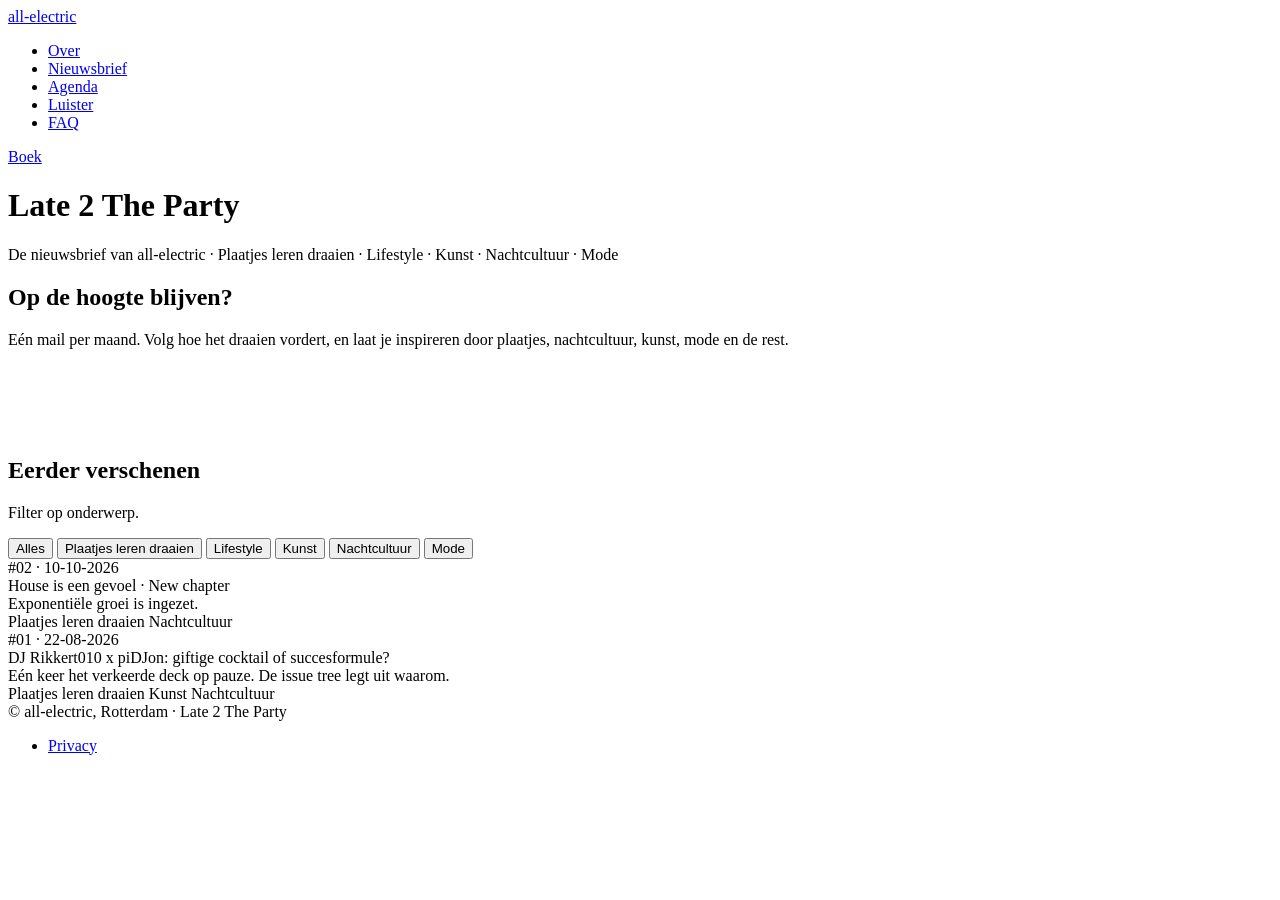
==== docs/nieuwsbrief/index.html @ 2ace28dc "Nieuwsbrief: editie #02 House is een gevoel · New chapter - docs/nieuwsbrief/02 met webversie en afb" ====
<!DOCTYPE html>
<html lang="nl">
<head>
  <meta charset="UTF-8">
  <meta name="viewport" content="width=device-width, initial-scale=1.0">

  <link rel="icon" href="data:image/svg+xml,<svg xmlns=%22http://www.w3.org/2000/svg%22 viewBox=%220 0 100 100%22><text y=%22.9em%22 font-size=%2290%22>🎧</text></svg>">

  <title>Late 2 The Party, de nieuwsbrief · all-electric</title>
  <meta name="description" content="Archief van Late 2 The Party, de maandelijkse nieuwsbrief van all-electric over leren draaien, lifestyle, kunst, nachtcultuur en mode.">
  <link rel="canonical" href="https://www.late2theparty.nl/nieuwsbrief/">
  <meta property="og:title" content="Late 2 The Party, de nieuwsbrief">
  <meta property="og:description" content="Plaatjes leren draaien, lifestyle, kunst, nachtcultuur en mode.">
  <meta property="og:type" content="website">
  <meta property="og:url" content="https://www.late2theparty.nl/nieuwsbrief/">
  <meta property="og:image" content="https://www.late2theparty.nl/collage.jpg">

  <meta name="twitter:card" content="summary_large_image">
  <meta name="twitter:title" content="Late 2 The Party, de nieuwsbrief">
  <meta name="twitter:description" content="Plaatjes leren draaien, lifestyle, kunst, nachtcultuur en mode.">
  <meta name="twitter:image" content="https://www.late2theparty.nl/collage.jpg">
  <meta name="theme-color" content="#08080a">

  <link rel="stylesheet" href="../all-electric.css">
  <link rel="stylesheet" href="../style.css">
</head>
<body>
  <a class="skip-link ae-btn ae-btn--outline ae-btn--sm" href="#hoofdinhoud">Naar inhoud</a>

  <nav class="ae-nav ae-nav--sticky" aria-label="Hoofdmenu">
    <a class="ae-nav__mark" href="../">all-electric</a>
    <ul class="ae-nav__links">
      <li><a class="ae-nav__link" href="../#over">Over</a></li>
      <li><a class="ae-nav__link" href="./" aria-current="page">Nieuwsbrief</a></li>
      <li><a class="ae-nav__link" href="../#agenda">Agenda</a></li>
      <li><a class="ae-nav__link" href="../#luister">Luister</a></li>
      <li><a class="ae-nav__link" href="../#faq">FAQ</a></li>
    </ul>
    <a class="ae-btn ae-btn--primary ae-btn--sm ae-nav__cta" href="../#contact">Boek</a>
  </nav>

  <main id="hoofdinhoud" tabindex="-1">

  <header class="ae-masthead">
    <div class="ae-masthead__inner">
      <h1 class="ae-masthead__title">Late 2 The Party</h1>
      <span class="ae-masthead__rule" aria-hidden="true"></span>
      <p class="ae-masthead__line">De nieuwsbrief van all-electric &middot; Plaatjes leren draaien &middot; Lifestyle &middot; Kunst &middot; Nachtcultuur &middot; Mode</p>
    </div>
  </header>

  <section class="page-section">
    <div class="ae-formpanel" id="aanmelden">
      <h2 class="ae-formpanel__title">Op de hoogte blijven?</h2>
      <p class="ae-formpanel__intro">Eén mail per maand. Volg hoe het draaien vordert, en laat je inspireren door plaatjes, nachtcultuur, kunst, mode en de rest.</p>
      <div class="ml-embedded" data-form="aK1pC9"></div>
    </div>
  </section>

  <!-- ARCHIEF met tagfilter -->
  <section class="page-section" id="eerder">
    <div class="ae-heading">
      <h2 class="ae-heading__title">Eerder verschenen</h2>
      <span class="ae-heading__rule" aria-hidden="true"></span>
    </div>
    <p class="muted">Filter op onderwerp.</p>

    <div class="ae-pills nb-filters" role="group" aria-label="Filter edities op onderwerp">
      <button type="button" class="ae-pill" data-tag="alles" aria-pressed="true">Alles</button>
      <button type="button" class="ae-pill" data-tag="draaien" aria-pressed="false">Plaatjes leren draaien</button>
      <button type="button" class="ae-pill" data-tag="lifestyle" aria-pressed="false">Lifestyle</button>
      <button type="button" class="ae-pill" data-tag="kunst" aria-pressed="false">Kunst</button>
      <button type="button" class="ae-pill" data-tag="nachtcultuur" aria-pressed="false">Nachtcultuur</button>
      <button type="button" class="ae-pill" data-tag="mode" aria-pressed="false">Mode</button>
    </div>

    <ul class="nb-list" id="nbList">

      <!--
        NIEUWE EDITIE TOEVOEGEN: kopieer dit hele <li> blok.
        data-tags bepaalt op welke filters hij verschijnt.
        Datum als DD-MM-JJJJ.
      -->
      <li class="nb-item" data-tags="draaien nachtcultuur">
        <a class="nb-item__link" href="02/">
          <span class="nb-item__meta">#02 &middot; 10-10-2026</span>
          <h3 class="nb-item__title">House is een gevoel &middot; New chapter</h3>
          <p class="nb-item__teaser">Exponentiële groei is ingezet.</p>
          <span class="ae-tags">
            <span class="ae-tag">Plaatjes leren draaien</span>
            <span class="ae-tag">Nachtcultuur</span>
          </span>
        </a>
      </li>

      <li class="nb-item" data-tags="draaien kunst nachtcultuur">
        <a class="nb-item__link" href="01/">
          <span class="nb-item__meta">#01 &middot; 22-08-2026</span>
          <h3 class="nb-item__title">DJ Rikkert010 x piDJon: giftige cocktail of succesformule?</h3>
          <p class="nb-item__teaser">Eén keer het verkeerde deck op pauze. De issue tree legt uit waarom.</p>
          <span class="ae-tags">
            <span class="ae-tag">Plaatjes leren draaien</span>
            <span class="ae-tag">Kunst</span>
            <span class="ae-tag">Nachtcultuur</span>
          </span>
        </a>
      </li>

    </ul>
    <p class="muted nb-empty" id="nbEmpty" hidden>Nog geen editie met dit onderwerp.</p>
  </section>

  </main>

  <footer class="ae-footer">
    <div class="ae-footer__inner">
      <span>&copy; all-electric, Rotterdam &middot; Late 2 The Party</span>
      <ul class="ae-footer__links">
        <li><a href="../privacy/">Privacy</a></li>
      </ul>
    </div>
  </footer>

  <script src="../main.js"></script>
  <script src="nieuwsbrief.js"></script>
</body>
</html>
---- docs/style.css ----
/* ============================================
   all-electric · site-laag
   Bouwt op all-electric.css (design system, niet met de hand aanpassen).
   Hier alleen paginaopbouw en wat het systeem niet als component heeft.
   Alleen tokens uit het systeem, geen eigen kleuren of fonts.
   ============================================ */

/* ---------- Basis ---------- */
html {
  scroll-padding-top: 88px;
  scroll-behavior: smooth;
}

@media (prefers-reduced-motion: reduce) {
  html { scroll-behavior: auto; }
}

body { background: var(--surface-page); }

img {
  max-width: 100%;
  display: block;
}

.skip-link {
  position: absolute;
  left: var(--gutter);
  top: -100px;
  z-index: 30;
  background: var(--bg-dark);
}

.skip-link:focus { top: var(--space-3); }

#hoofdinhoud:focus { outline: none; }

/* ---------- Secties ---------- */
.page-section {
  max-width: var(--content-width);
  margin: 0 auto;
  padding: var(--section-gap) var(--gutter) 0;
}

main > .page-section:last-child { padding-bottom: var(--section-gap); }

/* Beeld onderaan een sectie: 96px tot de volgende kop */
.page-section--media-end + .page-section { padding-top: var(--media-to-heading); }

/* Direct onder een masthead hoeft de volle sectie-afstand niet */
.ae-masthead + .page-section { padding-top: var(--space-7); }

/* Nul specificiteit: marges van DS-componenten winnen altijd */
:where(.page-section) :where(p) { margin: 0 0 1em; }

.muted { color: var(--text-muted); }
.small { font-size: var(--fs-small); }

.lead {
  font-family: var(--font-body);
  font-weight: var(--fw-bold);
  font-size: var(--fs-quote);
  line-height: var(--lh-tight);
  color: var(--text-main);
}

.actions {
  display: flex;
  flex-wrap: wrap;
  gap: var(--space-3);
  margin: var(--space-5) 0;
}

.actions:last-child { margin-bottom: 0; }


/* ---------- Hero ---------- */
a.ae-pill { text-decoration: none; }
a.ae-pill:hover { background: var(--neon-yellow-a10); color: var(--neon-yellow); }

.ae-hero__next[hidden] { display: none; }

.ae-hero__next-l {
  display: inline-flex;
  align-items: center;
  gap: var(--space-2);
}

/* ---------- Over mij ---------- */
.split {
  display: grid;
  grid-template-columns: 280px minmax(0, 1fr);
  gap: var(--space-7);
  align-items: center;
}

.split__photo { aspect-ratio: 4 / 5; }

@media (max-width: 680px) {
  .split {
    grid-template-columns: minmax(0, 1fr);
    gap: var(--space-6);
  }
  .split__photo { max-width: 320px; }
}

/* Stoplichtschema */
.page-section .ae-skill { margin-top: var(--space-8); }
.ae-skill__row { list-style: none; margin: 0; padding: 0; }
.ae-skill__stem--short { height: var(--space-5); }

@media (max-width: 560px) {
  .ae-skill__stem--short { height: var(--space-3); }
  .ae-skill__row { row-gap: var(--space-3); }
}

/* Lampjes gaan aan bij scrollen; zonder JS staan ze gewoon aan.
   Alleen kleur en gloed bewegen, Techniek als laatste. */
.ae-skill--animate .ae-skill__box,
.ae-skill--animate .ae-skill__status {
  transition:
    border-color var(--dur-base) var(--ease-out),
    box-shadow var(--dur-base) var(--ease-out),
    color var(--dur-base) var(--ease-out);
}

.js .ae-skill--animate:not(.is-on) .ae-skill__box {
  border-color: var(--line-strong);
  box-shadow: none;
}

.js .ae-skill--animate:not(.is-on) .ae-skill__status { color: var(--text-dim); }

.ae-skill--animate .ae-skill__col:nth-child(1) .ae-skill__box,
.ae-skill--animate .ae-skill__col:nth-child(1) .ae-skill__status { transition-delay: 200ms; }
.ae-skill--animate .ae-skill__col:nth-child(2) .ae-skill__box,
.ae-skill--animate .ae-skill__col:nth-child(2) .ae-skill__status { transition-delay: 450ms; }
.ae-skill--animate .ae-skill__col:nth-child(3) .ae-skill__box,
.ae-skill--animate .ae-skill__col:nth-child(3) .ae-skill__status { transition-delay: 700ms; }
.ae-skill--animate .ae-skill__col:nth-child(4) .ae-skill__box,
.ae-skill--animate .ae-skill__col:nth-child(4) .ae-skill__status { transition-delay: 1300ms; }

@media (prefers-reduced-motion: reduce) {
  .ae-skill--animate .ae-skill__col .ae-skill__box,
  .ae-skill--animate .ae-skill__col .ae-skill__status { transition-delay: 0ms; }
}

/* ---------- Nieuwsbrief op de homepage ---------- */
.nb-promo {
  display: grid;
  grid-template-columns: minmax(0, 1.15fr) minmax(0, .85fr);
  gap: var(--space-7);
  align-items: start;
  margin-top: var(--space-6);
}

.nb-promo__beeld {
  display: block;
  aspect-ratio: 4 / 3;
}

.ml-embedded { min-height: 72px; }
.ae-formpanel iframe { display: block; width: 100%; border: 0; }
.nb-promo .ae-formpanel { margin: var(--space-5) 0 0; }

@media (max-width: 700px) {
  .nb-promo {
    grid-template-columns: minmax(0, 1fr);
    gap: var(--space-6);
  }
}

/* ---------- Agenda ---------- */
.agenda-paneel[hidden] { display: none; }

/* ---------- Luister ---------- */
.listen-grid {
  display: grid;
  grid-template-columns: repeat(2, minmax(0, 1fr));
  gap: var(--space-5);
  margin-top: var(--space-6);
}

@media (max-width: 640px) {
  .listen-grid { grid-template-columns: minmax(0, 1fr); }
}

.listen-card {
  display: flex;
  flex-direction: column;
  align-items: flex-start;
  gap: var(--space-4);
  padding: var(--space-5);
  background: var(--bg-alt);
  border: 1px solid var(--line);
  border-radius: var(--radius-lg);
}

.listen-card__label {
  margin: 0;
  font-family: var(--font-mono);
  font-weight: var(--fw-bold);
  font-size: var(--fs-label);
  letter-spacing: var(--ls-mono);
  text-transform: uppercase;
  color: var(--neon-cyan);
}

.listen-card iframe {
  display: block;
  width: 100%;
  border: 0;
  border-radius: var(--radius-md);
}

@media (min-width: 641px) {
  .listen-card__play { display: none; }
}

.listen-card.is-loaded .listen-card__play { display: none; }

/* ---------- FAQ met <details> ---------- */
summary.ae-faq__q { list-style: none; }
summary.ae-faq__q::-webkit-details-marker { display: none; }
.ae-faq__item[open] .ae-faq__plus { transform: rotate(45deg); }
.ae-faq__a p + p { margin-top: 1em; }

/* ---------- Nieuwsbriefarchief ---------- */
.nb-filters { margin: var(--space-5) 0 var(--space-6); }

.nb-list {
  margin: 0;
  padding: 0;
  list-style: none;
  border-top: 1px solid var(--line);
}

.nb-item { border-bottom: 1px solid var(--line); }
.nb-item[hidden] { display: none; }

.nb-item__link {
  display: flex;
  flex-direction: column;
  align-items: flex-start;
  gap: var(--space-3);
  padding: var(--space-6) var(--space-2);
  color: var(--text-main);
  text-decoration: none;
  border-radius: var(--radius-sm);
}

.nb-item__link:hover { color: var(--text-main); }

.nb-item__meta {
  font-family: var(--font-mono);
  font-weight: var(--fw-bold);
  font-size: var(--fs-micro);
  letter-spacing: var(--ls-mono);
  text-transform: uppercase;
  color: var(--neon-yellow);
}

.nb-item__title {
  margin: 0;
  font-family: var(--font-body);
  font-weight: var(--fw-bold);
  font-size: var(--fs-quote);
  line-height: var(--lh-tight);
  color: var(--text-main);
  text-wrap: pretty;
  transition: color var(--dur-base) var(--ease-out);
}

.nb-item__link:hover .nb-item__title { color: var(--neon-cyan); }

.nb-item__teaser {
  margin: 0;
  color: var(--text-muted);
}

.nb-empty { margin-top: var(--space-5); }

/* ---------- Editie ---------- */
.edition__back {
  margin-bottom: var(--space-6);
  font-size: var(--fs-small);
}

.edition .ae-tags { margin: 0 0 var(--space-6); }

.edition__intro { margin-bottom: var(--space-5); }

.edition__kicker {
  margin: var(--space-6) 0 var(--space-2);
  font-family: var(--font-mono);
  font-weight: var(--fw-bold);
  font-size: var(--fs-label);
  letter-spacing: var(--ls-mono);
  text-transform: uppercase;
  color: var(--text-dim);
}

.edition__stars { letter-spacing: .1em; }

.ae-rubric__body h3 {
  margin: var(--space-6) 0 var(--space-3);
  font-family: var(--font-body);
  font-weight: var(--fw-bold);
  font-size: var(--fs-quote);
  line-height: var(--lh-tight);
  color: var(--text-main);
}

.ae-rubric__body h3 a { color: var(--text-main); }
.ae-rubric__body h3 a:hover { color: var(--neon-cyan); }

.ae-rubric__body .ae-skill { margin: var(--space-6) auto; }

/* Kaart voor een plaat of podcast: hoes, titel, ondertitel */
.media-card {
  display: grid;
  grid-template-columns: 96px minmax(0, 1fr);
  gap: var(--space-4);
  align-items: center;
  margin: 0 0 var(--space-5);
  padding: var(--space-4);
  background: var(--bg-alt);
  border: 1px solid var(--line);
  border-radius: var(--radius-lg);
}

.media-card img {
  width: 96px;
  height: 96px;
  object-fit: cover;
  border-radius: var(--radius-md);
}

.media-card__title {
  margin: 0 0 var(--space-1);
  font-family: var(--font-body);
  font-weight: var(--fw-bold);
  font-size: var(--fs-quote);
  line-height: var(--lh-tight);
  color: var(--text-main);
}

.media-card__sub {
  margin: 0;
  color: var(--text-muted);
}

.figure { margin: var(--space-6) 0; }
.figure .ae-photo img { width: 100%; height: auto; }

/* ---------- Privacy ---------- */
.prose h2 {
  margin: var(--space-7) 0 var(--space-3);
  font-family: var(--font-body);
  font-weight: var(--fw-bold);
  font-size: var(--fs-quote);
  line-height: var(--lh-tight);
  color: var(--text-main);
}

.prose .lead { margin-bottom: var(--space-6); }
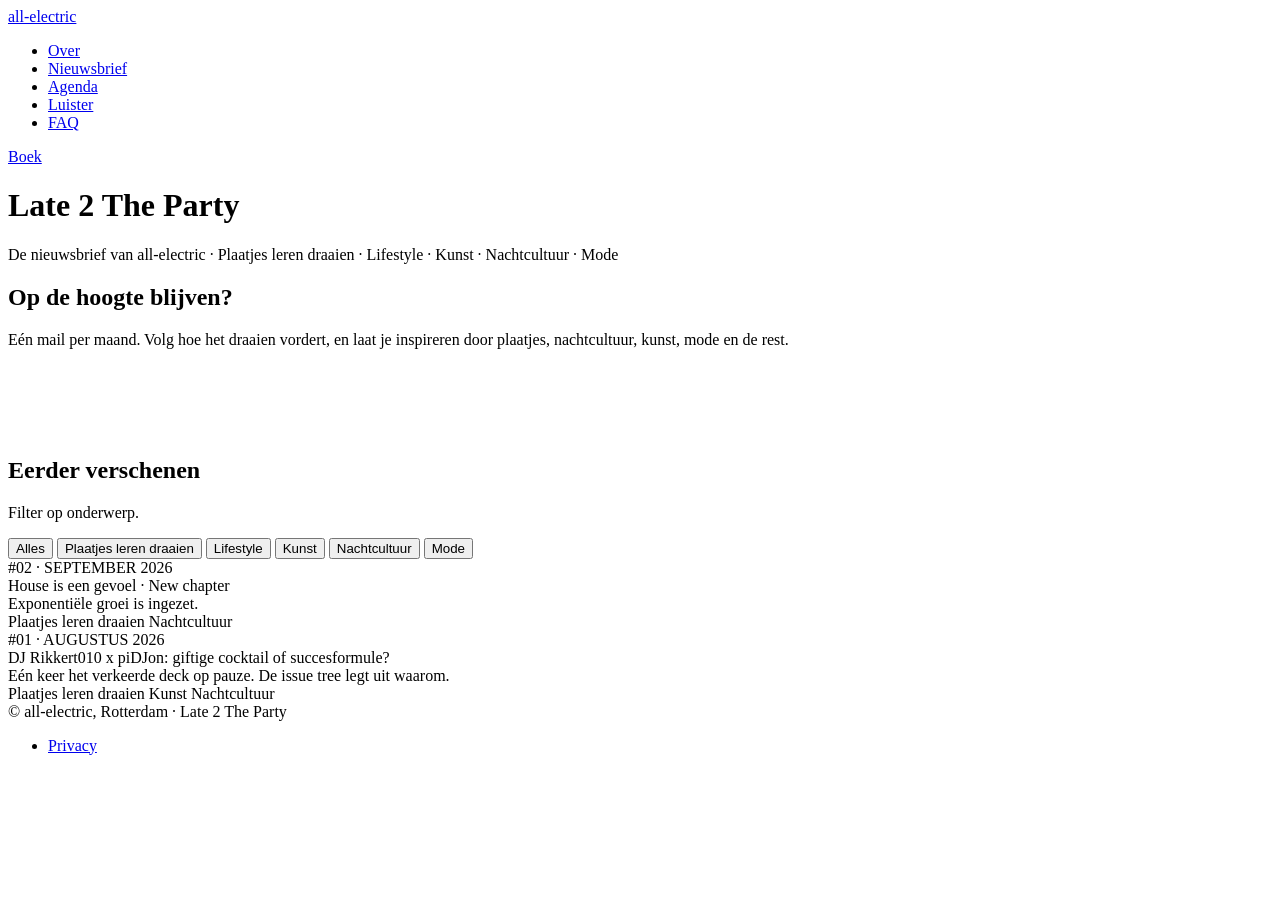
==== commit 4d675cb5: "Editie #02: tien tekstverbeteringen, editiedatum als maand - Tijdstempel Moody Mehran op 28m30, link" ====
--- a/docs/nieuwsbrief/index.html
+++ b/docs/nieuwsbrief/index.html
@@ -79,11 +79,11 @@
       <!--
         NIEUWE EDITIE TOEVOEGEN: kopieer dit hele <li> blok.
         data-tags bepaalt op welke filters hij verschijnt.
-        Datum als DD-MM-JJJJ.
+        Maand en jaar van de editie, bijvoorbeeld: september 2026.
       -->
       <li class="nb-item" data-tags="draaien nachtcultuur">
         <a class="nb-item__link" href="02/">
-          <span class="nb-item__meta">#02 &middot; 10-10-2026</span>
+          <span class="nb-item__meta">#02 &middot; september 2026</span>
           <h3 class="nb-item__title">House is een gevoel &middot; New chapter</h3>
           <p class="nb-item__teaser">Exponentiële groei is ingezet.</p>
           <span class="ae-tags">
@@ -95,7 +95,7 @@
 
       <li class="nb-item" data-tags="draaien kunst nachtcultuur">
         <a class="nb-item__link" href="01/">
-          <span class="nb-item__meta">#01 &middot; 22-08-2026</span>
+          <span class="nb-item__meta">#01 &middot; augustus 2026</span>
           <h3 class="nb-item__title">DJ Rikkert010 x piDJon: giftige cocktail of succesformule?</h3>
           <p class="nb-item__teaser">Eén keer het verkeerde deck op pauze. De issue tree legt uit waarom.</p>
           <span class="ae-tags">
--- a/docs/style.css
+++ b/docs/style.css
@@ -315,42 +315,9 @@
 
 .ae-rubric__body .ae-skill { margin: var(--space-6) auto; }
 
-/* Kaart voor een plaat of podcast: hoes, titel, ondertitel */
-.media-card {
-  display: grid;
-  grid-template-columns: 96px minmax(0, 1fr);
-  gap: var(--space-4);
-  align-items: center;
-  margin: 0 0 var(--space-5);
-  padding: var(--space-4);
-  background: var(--bg-alt);
-  border: 1px solid var(--line);
-  border-radius: var(--radius-lg);
-}
-
-.media-card img {
-  width: 96px;
-  height: 96px;
-  object-fit: cover;
-  border-radius: var(--radius-md);
-}
-
-.media-card__title {
-  margin: 0 0 var(--space-1);
-  font-family: var(--font-body);
-  font-weight: var(--fw-bold);
-  font-size: var(--fs-quote);
-  line-height: var(--lh-tight);
-  color: var(--text-main);
-}
-
-.media-card__sub {
-  margin: 0;
-  color: var(--text-muted);
-}
-
 .figure { margin: var(--space-6) 0; }
 .figure .ae-photo img { width: 100%; height: auto; }
+.figure .ae-photo video { display: block; width: 100%; height: auto; }
 
 /* ---------- Privacy ---------- */
 .prose h2 {
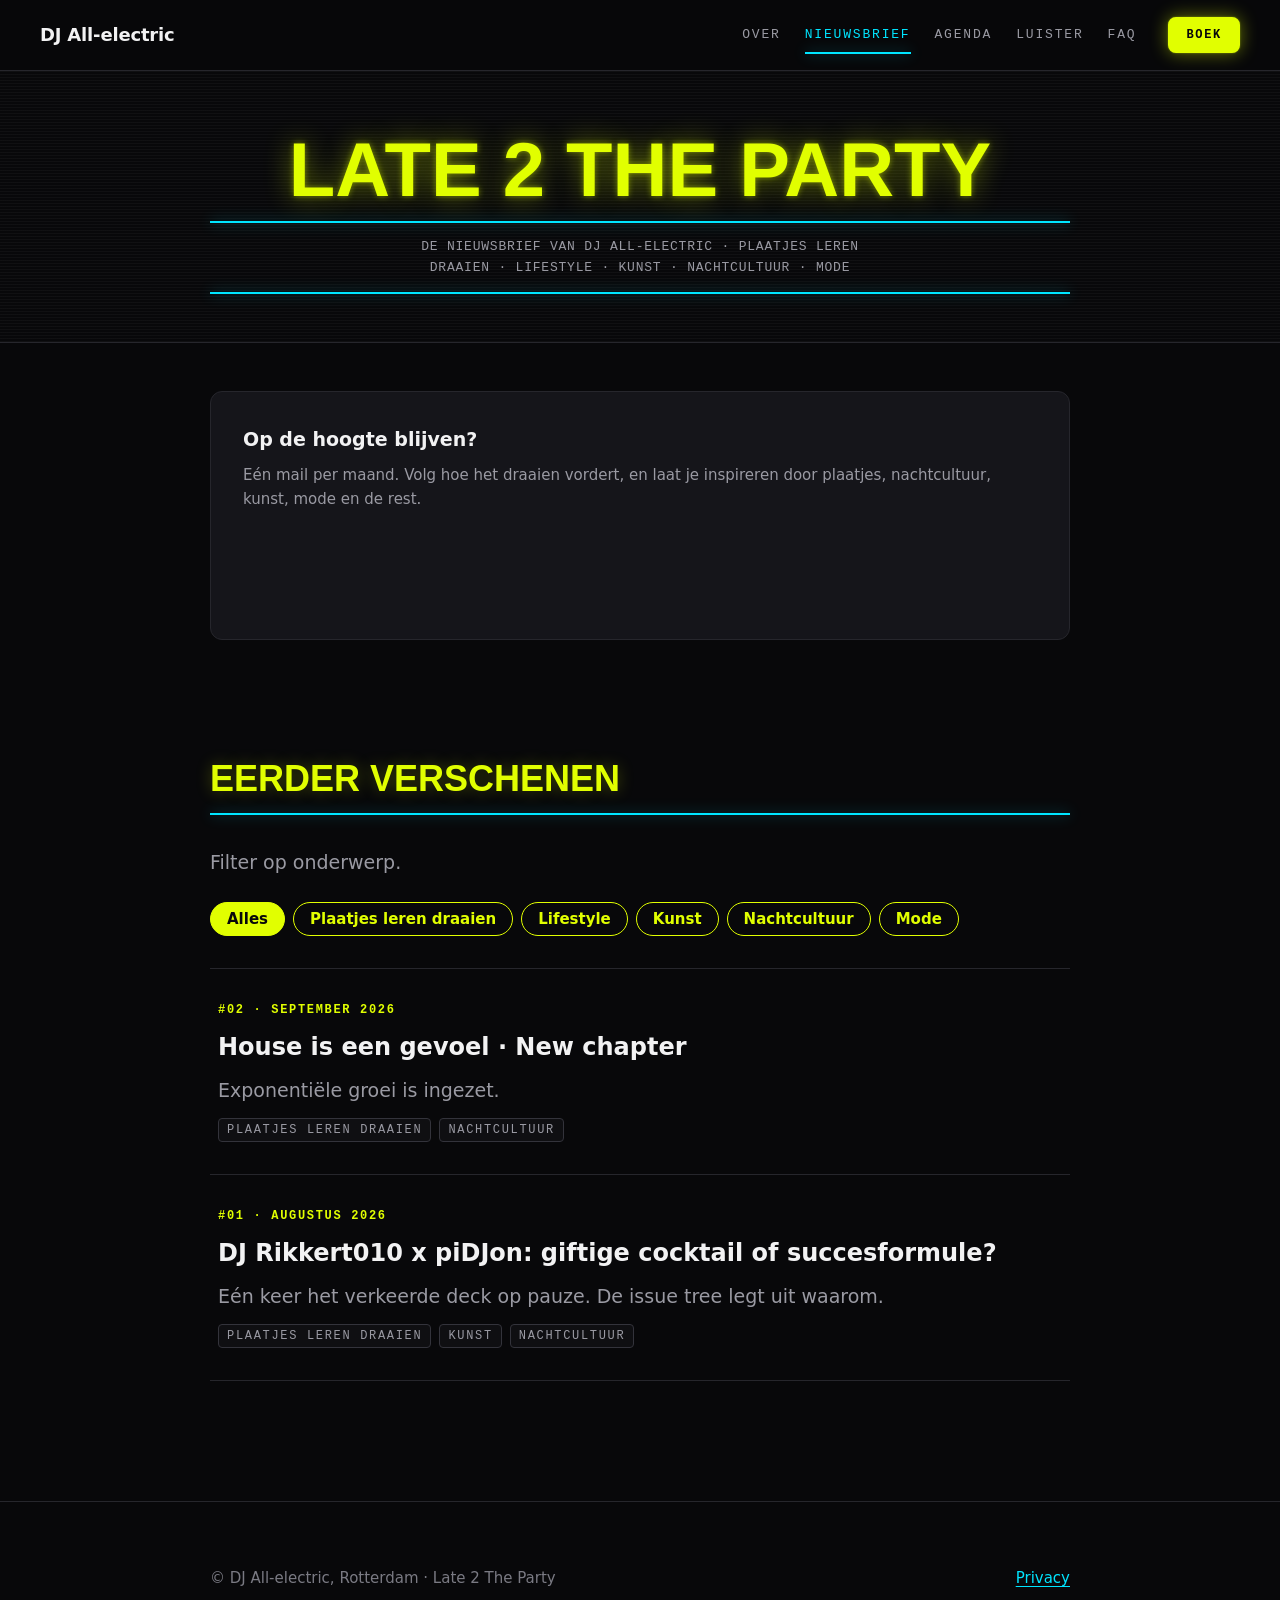
==== commit c21f8f0b: "DJ All-electric: review verwerkt in home, nieuwsbrief, privacy en 404 Naam DJ All-electric in kaders" ====
--- a/docs/nieuwsbrief/index.html
+++ b/docs/nieuwsbrief/index.html
@@ -2,12 +2,14 @@
 <html lang="nl">
 <head>
   <meta charset="UTF-8">
+  <meta http-equiv="Content-Security-Policy" content="default-src 'self'; script-src 'self' 'unsafe-inline' https://*.mailerlite.com https://assets.mlcdn.com; style-src 'self' 'unsafe-inline' https://*.mailerlite.com https://assets.mlcdn.com; img-src 'self' data: https://*.mailerlite.com https://*.mlcdn.com; font-src 'self' https://*.mailerlite.com https://assets.mlcdn.com; connect-src 'self' https://*.mailerlite.com https://assets.mlcdn.com; frame-src https://open.spotify.com https://*.mailerlite.com; media-src 'self'; form-action 'self' https://*.mailerlite.com; base-uri 'self'; object-src 'none'">
+  <meta name="referrer" content="strict-origin-when-cross-origin">
   <meta name="viewport" content="width=device-width, initial-scale=1.0">
 
   <link rel="icon" href="data:image/svg+xml,<svg xmlns=%22http://www.w3.org/2000/svg%22 viewBox=%220 0 100 100%22><text y=%22.9em%22 font-size=%2290%22>🎧</text></svg>">
 
-  <title>Late 2 The Party, de nieuwsbrief · all-electric</title>
-  <meta name="description" content="Archief van Late 2 The Party, de maandelijkse nieuwsbrief van all-electric over leren draaien, lifestyle, kunst, nachtcultuur en mode.">
+  <title>Late 2 The Party, de nieuwsbrief · DJ All-electric</title>
+  <meta name="description" content="Archief van Late 2 The Party, de maandelijkse nieuwsbrief van DJ All-electric over leren draaien, lifestyle, kunst, nachtcultuur en mode.">
   <link rel="canonical" href="https://www.late2theparty.nl/nieuwsbrief/">
   <meta property="og:title" content="Late 2 The Party, de nieuwsbrief">
   <meta property="og:description" content="Plaatjes leren draaien, lifestyle, kunst, nachtcultuur en mode.">
@@ -21,6 +23,8 @@
   <meta name="twitter:image" content="https://www.late2theparty.nl/collage.jpg">
   <meta name="theme-color" content="#08080a">
 
+  <link rel="preload" href="../fonts/archivo-800.woff2" as="font" type="font/woff2" crossorigin>
+  <link rel="preload" href="../fonts/space-grotesk-400.woff2" as="font" type="font/woff2" crossorigin>
   <link rel="stylesheet" href="../all-electric.css">
   <link rel="stylesheet" href="../style.css">
 </head>
@@ -28,7 +32,7 @@
   <a class="skip-link ae-btn ae-btn--outline ae-btn--sm" href="#hoofdinhoud">Naar inhoud</a>
 
   <nav class="ae-nav ae-nav--sticky" aria-label="Hoofdmenu">
-    <a class="ae-nav__mark" href="../">all-electric</a>
+    <a class="ae-nav__mark" href="../">DJ All-electric</a>
     <ul class="ae-nav__links">
       <li><a class="ae-nav__link" href="../#over">Over</a></li>
       <li><a class="ae-nav__link" href="./" aria-current="page">Nieuwsbrief</a></li>
@@ -41,11 +45,11 @@
 
   <main id="hoofdinhoud" tabindex="-1">
 
-  <header class="ae-masthead">
+  <header class="ae-masthead nb-masthead">
     <div class="ae-masthead__inner">
       <h1 class="ae-masthead__title">Late 2 The Party</h1>
       <span class="ae-masthead__rule" aria-hidden="true"></span>
-      <p class="ae-masthead__line">De nieuwsbrief van all-electric &middot; Plaatjes leren draaien &middot; Lifestyle &middot; Kunst &middot; Nachtcultuur &middot; Mode</p>
+      <p class="ae-masthead__line">De nieuwsbrief van DJ All-electric &middot; Plaatjes leren draaien &middot; Lifestyle &middot; Kunst &middot; Nachtcultuur &middot; Mode</p>
     </div>
   </header>
 
@@ -114,14 +118,14 @@
 
   <footer class="ae-footer">
     <div class="ae-footer__inner">
-      <span>&copy; all-electric, Rotterdam &middot; Late 2 The Party</span>
+      <span>&copy; DJ All-electric, Rotterdam &middot; Late 2 The Party</span>
       <ul class="ae-footer__links">
         <li><a href="../privacy/">Privacy</a></li>
       </ul>
     </div>
   </footer>
 
-  <script src="../main.js"></script>
-  <script src="nieuwsbrief.js"></script>
+  <script src="../main.js" defer></script>
+  <script src="nieuwsbrief.js" defer></script>
 </body>
 </html>
--- a/docs/all-electric.css
+++ b/docs/all-electric.css
@@ -0,0 +1,381 @@
+/* all-electric design system · één bestand · gegenereerd uit styles.css op 2026-10-03.
+   Bron: export/css/all-electric.css van het design system. Niet met de hand aanpassen:
+   bij een nieuwe export dit bestand vervangen en alleen de @font-face-regels terugzetten. */
+/* tokens/fonts.css */
+/* Afwijking van de export: lokale woff2 in docs/fonts/ (OFL) in plaats van Google Fonts. Verder letterlijk de export. */
+@font-face{font-family:"Archivo";font-style:normal;font-weight:800;font-display:swap;src:url("fonts/archivo-800.woff2") format("woff2")}
+@font-face{font-family:"Space Grotesk";font-style:normal;font-weight:400;font-display:swap;src:url("fonts/space-grotesk-400.woff2") format("woff2")}
+@font-face{font-family:"Space Grotesk";font-style:normal;font-weight:700;font-display:swap;src:url("fonts/space-grotesk-700.woff2") format("woff2")}
+@font-face{font-family:"Space Mono";font-style:normal;font-weight:400;font-display:swap;src:url("fonts/space-mono-400.woff2") format("woff2")}
+@font-face{font-family:"Space Mono";font-style:normal;font-weight:700;font-display:swap;src:url("fonts/space-mono-700.woff2") format("woff2")}
+
+
+/* tokens/colors.css */
+:root{
+/* Basis, exact uit de brief */
+--neon-yellow:#e1ff00;
+--neon-yellow-hover:#eeff4d;
+--neon-cyan:#00e5ff;
+--neon-red:#ff2b2b;
+--neon-green:#00ff66;
+--bg-dark:#08080a;
+--bg-alt:#0f0f12;
+--bg-panel-2:#15151a;
+--line:#26262c;
+--line-strong:#33333b;
+--text-main:#f2f2f3;
+--text-muted:#9a9aa3;
+--text-dim:#7a7a83;
+/* Transparante afleidingen van de accenten, geen nieuwe kleuren */
+--neon-yellow-a10:rgba(225,255,0,.10);
+--neon-yellow-a45:rgba(225,255,0,.45);
+--neon-cyan-a10:rgba(0,229,255,.10);
+--neon-cyan-a20:rgba(0,229,255,.20);
+--neon-cyan-a45:rgba(0,229,255,.45);
+--neon-green-a45:rgba(0,255,102,.45);
+--neon-red-a45:rgba(255,43,43,.45);
+/* Open punt: eigen mailpalet op #1A1A1A, alleen voor variant B van de nieuwsbrief in de mail */
+--mail-bg:#1A1A1A;
+/* Semantische aliassen */
+--surface-page:var(--bg-dark);
+--surface-alt:var(--bg-alt);
+--surface-panel:var(--bg-panel-2);
+--border-subtle:var(--line);
+--border-strong:var(--line-strong);
+--text-body:var(--text-main);
+--text-secondary:var(--text-muted);
+--text-tertiary:var(--text-dim);
+--accent-primary:var(--neon-yellow);
+--accent-primary-hover:var(--neon-yellow-hover);
+--accent-secondary:var(--neon-cyan);
+--text-on-accent:var(--bg-dark);
+--link:var(--neon-cyan);
+--focus-color:var(--neon-cyan);
+--status-go:var(--neon-green);
+--status-stop:var(--neon-red);
+}
+
+
+/* tokens/typography.css */
+:root{
+--font-display:"Archivo","Arial Narrow",sans-serif;
+--font-body:"Space Grotesk",system-ui,sans-serif;
+--font-mono:"Space Mono",ui-monospace,monospace;
+--fw-regular:400; /* @kind font */
+--fw-bold:700; /* @kind font */
+--fw-display:800; /* @kind font */
+/* Vloeiende schaal uit de brief: 320px scherm = min, 1200px = max */
+--fs-body:clamp(17px,calc(16.27px + .227vw),19px); /* @kind font */
+--fs-heading:clamp(28px,calc(25.09px + .909vw),36px); /* @kind font */
+--fs-display:clamp(44px,calc(28px + 5vw),88px); /* @kind font */
+/* Aanname: niet in de brief, afgeleid voor kleine tekst */
+--fs-quote:clamp(20px,calc(18.55px + .455vw),24px); /* @kind font */
+--fs-small:15px; /* @kind font */
+--fs-label:13px; /* @kind font */
+--fs-micro:12px; /* @kind font */
+--lh-display:.92; /* @kind font */
+--lh-heading:1.05; /* @kind font */
+--lh-body:1.6; /* @kind font */
+--lh-tight:1.3; /* @kind font */
+--ls-display:.005em; /* @kind font */
+--ls-mono:.14em; /* @kind font */
+--ls-mono-wide:.2em; /* @kind font */
+--type-display:var(--fw-display) var(--fs-display)/var(--lh-display) var(--font-display); /* @kind font */
+--type-heading:var(--fw-display) var(--fs-heading)/var(--lh-heading) var(--font-display); /* @kind font */
+--type-body:var(--fw-regular) var(--fs-body)/var(--lh-body) var(--font-body); /* @kind font */
+--type-label:var(--fw-bold) var(--fs-label)/1 var(--font-mono); /* @kind font */
+}
+
+
+/* tokens/spacing.css */
+:root{
+--space-1:4px;
+--space-2:8px;
+--space-3:12px;
+--space-4:16px;
+--space-5:24px;
+--space-6:32px;
+--space-7:48px;
+--space-8:64px;
+--space-9:96px;
+--space-10:128px;
+--content-width:860px;
+--gutter:clamp(20px,5vw,40px); /* @kind spacing */
+--section-gap:clamp(64px,10vw,120px);
+/* Vaste witruimte tussen een beeld en de volgende sectiekop */
+--media-to-heading:var(--space-9);
+--radius-sm:4px;
+--radius-md:8px;
+--radius-lg:12px;
+--radius-pill:999px;
+--border-thin:1px;
+--border-accent:2px;
+}
+
+
+/* tokens/effects.css */
+:root{
+/* Gloed: zachte schaduw in de accentkleur */
+--glow-yellow:0 0 18px var(--neon-yellow-a45),0 0 2px var(--neon-yellow-a45); /* @kind shadow */
+--glow-yellow-strong:0 0 28px var(--neon-yellow-a45),0 0 6px var(--neon-yellow-a45); /* @kind shadow */
+--glow-cyan:0 0 14px var(--neon-cyan-a45); /* @kind shadow */
+--glow-green:0 0 14px var(--neon-green-a45); /* @kind shadow */
+--glow-red:0 0 14px var(--neon-red-a45); /* @kind shadow */
+--text-glow-yellow:0 0 28px var(--neon-yellow-a45),0 0 6px var(--neon-yellow-a45); /* @kind shadow */
+--text-glow-yellow-soft:0 0 16px rgba(225,255,0,.28); /* @kind shadow */
+/* CRT-scanlines als overlay */
+--scanlines:repeating-linear-gradient(to bottom,rgba(242,242,243,.035) 0,rgba(242,242,243,.035) 1px,transparent 1px,transparent 3px); /* @kind other */
+--focus-ring-width:2px; /* @kind spacing */
+--focus-ring-offset:3px; /* @kind spacing */
+--dur-fast:120ms; /* @kind other */
+--dur-base:200ms; /* @kind other */
+--ease-out:cubic-bezier(.2,.7,.2,1); /* @kind other */
+}
+@media (prefers-reduced-motion:reduce){
+:root{
+--glow-yellow:none; /* @kind shadow */
+--glow-yellow-strong:none; /* @kind shadow */
+--glow-cyan:none; /* @kind shadow */
+--glow-green:none; /* @kind shadow */
+--glow-red:none; /* @kind shadow */
+--text-glow-yellow:none; /* @kind shadow */
+--text-glow-yellow-soft:none; /* @kind shadow */
+--dur-fast:0ms; /* @kind other */
+--dur-base:0ms; /* @kind other */
+}
+}
+
+
+/* tokens/base.css */
+html{background:var(--surface-page);color:var(--text-body);font:var(--type-body);-webkit-font-smoothing:antialiased}
+body{margin:0}
+a{color:var(--link);text-underline-offset:3px}
+a:hover{color:var(--text-main)}
+:focus-visible{outline:var(--focus-ring-width) solid var(--focus-color);outline-offset:var(--focus-ring-offset)}
+::selection{background:var(--neon-yellow);color:var(--bg-dark)}
+
+
+/* components/components.css */
+/* components/navigation/nav.css */
+.ae-nav{display:flex;align-items:center;gap:var(--space-6);padding:var(--space-4) var(--gutter);background:rgba(8,8,10,.92);border-bottom:1px solid var(--line);backdrop-filter:blur(8px);-webkit-backdrop-filter:blur(8px)}
+.ae-nav--sticky{position:sticky;top:0;z-index:20}
+.ae-nav__mark{font-family:var(--font-body);font-weight:700;font-size:18px;letter-spacing:-.01em;color:var(--text-main);text-decoration:none;white-space:nowrap}
+.ae-nav__mark:hover{color:var(--text-main)}
+.ae-nav__links{display:flex;gap:var(--space-5);margin:0 0 0 auto;padding:0;list-style:none;flex-wrap:wrap}
+.ae-nav__link{position:relative;display:inline-block;padding:var(--space-2) 0;font-family:var(--font-mono);font-weight:400;font-size:var(--fs-label);letter-spacing:var(--ls-mono);text-transform:uppercase;color:var(--text-muted);text-decoration:none;border-radius:var(--radius-sm);transition:color var(--dur-base) var(--ease-out)}
+.ae-nav__link:hover,.ae-nav__link.is-hover{color:var(--text-main)}
+.ae-nav__link:focus-visible,.ae-nav__link.is-focus{outline:2px solid var(--neon-cyan);outline-offset:4px}
+.ae-nav__link[aria-current="page"],.ae-nav__link.is-active{color:var(--neon-cyan)}
+.ae-nav__link[aria-current="page"]::after,.ae-nav__link.is-active::after{content:"";position:absolute;left:0;right:0;bottom:0;height:2px;background:var(--neon-cyan);box-shadow:var(--glow-cyan)}
+.ae-nav__cta{flex:none}
+@media (max-width:640px){.ae-nav{flex-wrap:wrap;gap:var(--space-3) var(--space-4);padding-bottom:0}.ae-nav__cta{margin-left:auto}.ae-nav__links{order:3;flex:1 0 100%;flex-wrap:nowrap;overflow-x:auto;margin:0;padding:var(--space-1) 0 var(--space-2);gap:var(--space-5);scrollbar-width:none}}
+
+
+/* components/buttons/button.css */
+.ae-btn{display:inline-flex;align-items:center;justify-content:center;gap:var(--space-2);padding:14px 22px;font-family:var(--font-mono);font-weight:700;font-size:14px;line-height:1;letter-spacing:var(--ls-mono);text-transform:uppercase;text-decoration:none;border:2px solid transparent;border-radius:var(--radius-md);cursor:pointer;transition:background-color var(--dur-base) var(--ease-out),box-shadow var(--dur-base) var(--ease-out),color var(--dur-base) var(--ease-out),transform var(--dur-fast) var(--ease-out)}
+.ae-btn--sm{padding:10px 16px;font-size:12px}
+.ae-btn--primary{background:var(--neon-yellow);border-color:var(--neon-yellow);color:var(--bg-dark);box-shadow:var(--glow-yellow)}
+.ae-btn--primary:hover,.ae-btn--primary.is-hover{background:var(--neon-yellow-hover);border-color:var(--neon-yellow-hover);color:var(--bg-dark);box-shadow:var(--glow-yellow-strong)}
+.ae-btn--outline{background:transparent;border-color:var(--neon-cyan);color:var(--neon-cyan)}
+.ae-btn--outline:hover,.ae-btn--outline.is-hover{background:var(--neon-cyan-a10);color:var(--neon-cyan)}
+.ae-btn:active,.ae-btn.is-active{transform:translateY(1px)}
+.ae-btn--primary:active,.ae-btn--primary.is-active{box-shadow:var(--glow-yellow)}
+.ae-btn--outline:active,.ae-btn--outline.is-active{background:var(--neon-cyan-a20)}
+.ae-btn:focus-visible,.ae-btn.is-focus{outline:2px solid var(--neon-cyan);outline-offset:3px}
+.ae-btn[disabled],.ae-btn[aria-disabled="true"]{opacity:.4;cursor:not-allowed;box-shadow:none;transform:none}
+@media (prefers-reduced-motion:reduce){.ae-btn:active,.ae-btn.is-active{transform:none}}
+
+
+/* components/hero/hero.css */
+.ae-hero{position:relative;padding:var(--space-10) var(--gutter) var(--space-9);background:var(--bg-dark);overflow:hidden}
+.ae-hero::after{content:"";position:absolute;inset:0;background:var(--scanlines);pointer-events:none}
+.ae-hero__inner{position:relative;z-index:1;max-width:var(--content-width);margin:0 auto;display:flex;flex-direction:column;align-items:flex-start;gap:var(--space-6)}
+.ae-hero__title{margin:0;font:var(--type-display);font-size:var(--fs-display);letter-spacing:var(--ls-display);text-transform:uppercase;color:var(--neon-yellow);text-shadow:var(--text-glow-yellow)}
+.ae-hero__intro{margin:0;max-width:34em;color:var(--text-main);font-size:var(--fs-body);text-wrap:pretty}
+.ae-pills{display:flex;flex-wrap:wrap;gap:var(--space-2)}
+.ae-pill{display:inline-flex;align-items:center;padding:7px 16px;font-family:var(--font-body);font-weight:700;font-size:var(--fs-small);line-height:1.2;color:var(--neon-yellow);background:transparent;border:1px solid var(--neon-yellow);border-radius:var(--radius-pill);white-space:nowrap;transition:background-color var(--dur-base) var(--ease-out)}
+button.ae-pill{cursor:pointer}
+button.ae-pill:hover,.ae-pill.is-hover{background:var(--neon-yellow-a10)}
+.ae-pill:focus-visible,.ae-pill.is-focus{outline:2px solid var(--neon-cyan);outline-offset:3px}
+.ae-pill[aria-pressed="true"],.ae-pill.is-active{background:var(--neon-yellow);color:var(--bg-dark)}
+.ae-hero__next{display:flex;flex-wrap:wrap;align-items:baseline;gap:var(--space-2) var(--space-4);margin-top:var(--space-3);padding:var(--space-4) 0 0;border-top:1px solid var(--line-strong);color:var(--text-muted);text-decoration:none;font-size:var(--fs-small);align-self:stretch;transition:color var(--dur-base) var(--ease-out)}
+.ae-hero__next:hover .ae-hero__next-n,.ae-hero__next.is-hover .ae-hero__next-n{color:var(--neon-cyan)}
+.ae-hero__next:focus-visible{outline:2px solid var(--neon-cyan);outline-offset:4px;border-radius:var(--radius-sm)}
+.ae-hero__next-k{font-family:var(--font-mono);font-weight:700;font-size:var(--fs-micro);letter-spacing:var(--ls-mono-wide);text-transform:uppercase;color:var(--neon-yellow)}
+.ae-hero__next-d{font-weight:700;color:var(--neon-cyan);font-variant-numeric:tabular-nums}
+.ae-hero__next-n{font-weight:700;color:var(--text-main);transition:color var(--dur-base) var(--ease-out)}
+
+
+/* components/headings/heading.css */
+.ae-heading{display:flex;flex-direction:column;align-items:stretch;gap:var(--space-4);margin:0 0 var(--space-6)}
+.ae-heading__title{margin:0;font:var(--type-heading);font-size:var(--fs-heading);text-transform:uppercase;color:var(--neon-yellow);text-shadow:var(--text-glow-yellow-soft);text-wrap:balance}
+.ae-heading__rule{display:block;width:100%;height:2px;background:var(--neon-cyan);box-shadow:var(--glow-cyan);border:0}
+.ae-heading--short .ae-heading__rule{width:64px}
+.ae-heading--center{align-items:center;text-align:center}
+.ae-heading--center .ae-heading__rule{width:64px}
+.ae-heading--sm .ae-heading__title{font-size:clamp(22px,calc(20.55px + .455vw),26px)}
+
+
+/* components/media/media.css */
+.ae-photo{position:relative;margin:0;overflow:hidden;border-radius:var(--radius-md);background:var(--bg-panel-2)}
+.ae-photo--rim{border:2px solid var(--neon-cyan);box-shadow:var(--glow-cyan)}
+.ae-photo img,.ae-photo__ph{display:block;width:100%;height:100%;object-fit:cover}
+.ae-photo__ph{background:radial-gradient(circle at 32% 38%,var(--text-muted) 0,var(--line-strong) 38%,var(--bg-dark) 78%);display:flex;align-items:flex-end;justify-content:flex-start}
+.ae-photo__label{position:relative;z-index:3;margin:var(--space-3);padding:4px 8px;font-family:var(--font-mono);font-size:var(--fs-micro);letter-spacing:var(--ls-mono);text-transform:uppercase;color:var(--text-main);background:rgba(8,8,10,.7);border-radius:var(--radius-sm)}
+.ae-photo__caption{margin-top:var(--space-2);font-size:var(--fs-small);color:var(--text-muted)}
+/* Duotoon blauwgroen: zwart in de schaduwen, cyaan in de lichten */
+.ae-photo--duotone{background:var(--neon-cyan)}
+.ae-photo--duotone img,.ae-photo--duotone .ae-photo__ph{filter:grayscale(1) contrast(1.15) brightness(.95);mix-blend-mode:multiply}
+/* Open punt fotostijl A: neon nacht */
+.ae-photo--neon img,.ae-photo--neon .ae-photo__ph{filter:contrast(1.3) saturate(1.4) brightness(.8)}
+.ae-photo--neon::after{content:"";position:absolute;inset:0;z-index:2;background:var(--scanlines),radial-gradient(circle at 70% 20%,var(--neon-cyan-a20),transparent 55%);pointer-events:none}
+/* Open punt fotostijl B: jungle bij maanlicht */
+.ae-photo--maan{background:var(--neon-cyan)}
+.ae-photo--maan img,.ae-photo--maan .ae-photo__ph{filter:grayscale(1) contrast(1.05) brightness(.7);mix-blend-mode:multiply}
+.ae-photo--maan::after{content:"";position:absolute;inset:0;z-index:2;background:radial-gradient(ellipse at 50% 30%,transparent 30%,rgba(8,8,10,.75) 100%);pointer-events:none}
+/* Open punt fotostijl C: halftone zine */
+.ae-photo--zine{background:var(--text-main)}
+.ae-photo--zine img,.ae-photo--zine .ae-photo__ph{filter:grayscale(1) contrast(1.8) brightness(1.05)}
+.ae-photo--zine::after{content:"";position:absolute;inset:0;z-index:2;background:radial-gradient(circle,rgba(8,8,10,.9) 1.1px,transparent 1.4px) 0 0/5px 5px;mix-blend-mode:multiply;pointer-events:none}
+.ae-collage{display:grid;grid-template-columns:minmax(0,1.4fr) minmax(0,1fr);grid-template-rows:repeat(2,minmax(0,1fr));gap:var(--space-3);aspect-ratio:4/3}
+.ae-collage>.ae-photo:first-child{grid-row:1/3}
+.ae-collage--after{margin-bottom:var(--media-to-heading)}
+
+
+/* components/skilltree/skilltree.css */
+.ae-skill{display:flex;flex-direction:column;align-items:center;gap:0;max-width:var(--content-width);margin:0 auto}
+.ae-skill__root{padding:var(--space-4) var(--space-6);font-family:var(--font-display);font-weight:800;font-size:var(--fs-heading);line-height:1;text-transform:uppercase;color:var(--neon-yellow);text-shadow:var(--text-glow-yellow-soft);border:1px solid var(--line-strong);border-radius:var(--radius-lg);background:var(--bg-alt)}
+.ae-skill__stem{width:2px;height:var(--space-6);background:var(--line-strong)}
+.ae-skill__bar{align-self:stretch;margin:0 12.5%;height:2px;background:var(--line-strong)}
+.ae-skill__row{align-self:stretch;display:grid;grid-template-columns:repeat(4,minmax(0,1fr));gap:var(--space-3)}
+.ae-skill__col{display:flex;flex-direction:column;align-items:center}
+.ae-skill__box{align-self:stretch;display:flex;flex-direction:column;align-items:center;gap:var(--space-2);padding:var(--space-5) var(--space-2);font-family:var(--font-mono);font-weight:700;font-size:var(--fs-label);letter-spacing:var(--ls-mono);text-transform:uppercase;color:var(--text-main);text-align:center;background:var(--bg-alt);border:2px solid;border-radius:var(--radius-md);overflow-wrap:anywhere}
+.ae-skill__box--go{border-color:var(--neon-green);box-shadow:var(--glow-green)}
+.ae-skill__box--stop{border-color:var(--neon-red);box-shadow:var(--glow-red)}
+.ae-skill__status{font-weight:400;font-size:var(--fs-micro);letter-spacing:var(--ls-mono)}
+.ae-skill__box--go .ae-skill__status{color:var(--neon-green)}
+.ae-skill__box--stop .ae-skill__status{color:var(--neon-red)}
+.ae-skill__caption{margin:var(--space-6) 0 0;color:var(--text-muted);text-align:center;font-size:var(--fs-body)}
+@media (max-width:560px){.ae-skill__row{grid-template-columns:repeat(2,minmax(0,1fr))}.ae-skill__bar{display:none}}
+
+
+/* components/quote/quote.css */
+.ae-quote{margin:0;padding:var(--space-6) var(--space-6) var(--space-6) var(--space-6);background:var(--bg-alt);border-left:2px solid var(--neon-cyan);border-radius:0 var(--radius-md) var(--radius-md) 0}
+.ae-quote__text{margin:0;font-family:var(--font-body);font-weight:700;font-size:var(--fs-quote);line-height:var(--lh-tight);color:var(--text-main);text-wrap:pretty}
+.ae-quote__source{display:block;margin-top:var(--space-4);font-family:var(--font-body);font-size:var(--fs-small);font-style:normal;color:var(--text-muted)}
+
+
+/* components/faq/faq.css */
+.ae-faq{border-top:1px solid var(--line)}
+.ae-faq__item{border-bottom:1px solid var(--line)}
+.ae-faq__q{display:flex;align-items:center;justify-content:space-between;gap:var(--space-5);width:100%;padding:var(--space-5) 0;font-family:var(--font-body);font-weight:700;font-size:var(--fs-body);line-height:var(--lh-tight);color:var(--text-main);text-align:left;background:none;border:0;cursor:pointer;border-radius:var(--radius-sm)}
+.ae-faq__q:focus-visible,.ae-faq__q.is-focus{outline:2px solid var(--neon-cyan);outline-offset:4px}
+.ae-faq__plus{position:relative;flex:none;width:18px;height:18px;transition:transform var(--dur-base) var(--ease-out)}
+.ae-faq__plus::before,.ae-faq__plus::after{content:"";position:absolute;left:50%;top:50%;width:18px;height:2px;margin:-1px 0 0 -9px;background:var(--neon-cyan);border-radius:1px}
+.ae-faq__plus::after{transform:rotate(90deg)}
+.ae-faq__q:hover .ae-faq__plus,.ae-faq__q.is-hover .ae-faq__plus{filter:drop-shadow(0 0 6px var(--neon-cyan-a45))}
+.ae-faq__q:hover,.ae-faq__q.is-hover{color:var(--text-main)}
+.ae-faq__item.is-open .ae-faq__plus{transform:rotate(45deg)}
+.ae-faq__a{padding:0 var(--space-8) var(--space-5) 0;color:var(--text-muted);font-size:var(--fs-body);line-height:var(--lh-body)}
+.ae-faq__a p{margin:0}
+@media (prefers-reduced-motion:reduce){.ae-faq__q:hover .ae-faq__plus{filter:none}}
+
+
+/* components/agenda/agenda.css */
+.ae-tabs{display:flex;flex-wrap:wrap;gap:var(--space-3);margin:0 0 var(--space-6);padding:0}
+.ae-tab{padding:14px 26px;font-family:var(--font-mono);font-weight:700;font-size:var(--fs-label);line-height:1;letter-spacing:var(--ls-mono);text-transform:uppercase;color:var(--text-muted);background:transparent;border:1px solid var(--line-strong);border-radius:var(--radius-pill);cursor:pointer;transition:color var(--dur-base) var(--ease-out),border-color var(--dur-base) var(--ease-out),background-color var(--dur-base) var(--ease-out),box-shadow var(--dur-base) var(--ease-out)}
+.ae-tab:hover,.ae-tab.is-hover{color:var(--text-main);border-color:var(--text-dim)}
+.ae-tab:focus-visible,.ae-tab.is-focus{outline:2px solid var(--neon-cyan);outline-offset:3px}
+.ae-tab[aria-selected="true"],.ae-tab.is-active{color:var(--bg-dark);border-color:var(--neon-cyan);background:var(--neon-cyan);box-shadow:var(--glow-cyan)}
+.ae-tabs--sm .ae-tab{padding:8px 14px;font-size:var(--fs-micro)}
+.ae-agenda__year{margin:0 0 var(--space-5);font-family:var(--font-mono);font-weight:700;font-size:var(--fs-label);letter-spacing:var(--ls-mono-wide);color:var(--neon-yellow)}
+.ae-agenda__list{margin:0;padding:0;list-style:none;border-top:1px solid var(--line)}
+.ae-agenda__row{display:grid;grid-template-columns:5.5em minmax(0,1fr) auto;align-items:center;gap:var(--space-2) var(--space-5);padding:var(--space-6) var(--space-2);border-bottom:1px solid var(--line)}
+.ae-agenda__date{font-family:var(--font-body);font-weight:700;font-size:var(--fs-body);font-variant-numeric:tabular-nums;color:var(--neon-cyan);white-space:nowrap}
+.ae-agenda__name{font-family:var(--font-body);font-weight:700;font-size:var(--fs-body);line-height:var(--lh-tight);color:var(--text-main)}
+.ae-agenda__loc{display:flex;align-items:center;gap:var(--space-3);font-size:var(--fs-body);color:var(--text-muted);white-space:nowrap}
+.ae-agenda__empty{padding:var(--space-6) var(--space-2);color:var(--text-dim);font-size:var(--fs-small);border-bottom:1px solid var(--line)}
+.ae-agenda__note{margin:var(--space-6) 0 0;font-size:var(--fs-body);color:var(--text-muted)}
+.ae-agenda__note a{color:var(--neon-cyan)}
+.ae-agenda__note a:hover{color:var(--text-main)}
+@media (max-width:560px){.ae-agenda__row{grid-template-columns:4.5em minmax(0,1fr);padding:var(--space-5) 0}.ae-agenda__loc{grid-column:2;font-size:var(--fs-small)}}
+
+
+/* components/forms/forms.css */
+.ae-formpanel{padding:var(--space-6);background:var(--bg-panel-2);border:1px solid var(--line);border-radius:var(--radius-lg)}
+.ae-formpanel__title{margin:0 0 var(--space-2);font-family:var(--font-body);font-weight:700;font-size:var(--fs-body);color:var(--text-main)}
+.ae-formpanel__intro{margin:0 0 var(--space-5);font-size:var(--fs-small);color:var(--text-muted)}
+.ae-form{display:flex;flex-wrap:wrap;align-items:flex-end;gap:var(--space-3)}
+.ae-field{display:flex;flex-direction:column;gap:var(--space-2);flex:1 1 240px;min-width:0}
+.ae-field__label{font-family:var(--font-mono);font-weight:700;font-size:var(--fs-micro);letter-spacing:var(--ls-mono);text-transform:uppercase;color:var(--text-muted)}
+.ae-field__input{box-sizing:border-box;width:100%;height:48px;padding:0 var(--space-4);font-family:var(--font-body);font-size:var(--fs-body);color:var(--text-main);background:var(--bg-dark);border:1px solid var(--line-strong);border-radius:var(--radius-md);transition:border-color var(--dur-base) var(--ease-out)}
+.ae-field__input::placeholder{color:var(--text-dim)}
+.ae-field__input:hover,.ae-field__input.is-hover{border-color:var(--text-dim)}
+.ae-field__input:focus,.ae-field__input.is-focus{outline:none;border-color:var(--neon-cyan);box-shadow:0 0 0 1px var(--neon-cyan)}
+.ae-field__hint{font-size:var(--fs-micro);color:var(--text-dim)}
+.ae-form .ae-btn{height:48px}
+
+
+/* components/tags/tag.css */
+.ae-tags{display:flex;flex-wrap:wrap;gap:var(--space-2)}
+.ae-tag{display:inline-flex;align-items:center;padding:4px 8px;font-family:var(--font-mono);font-weight:400;font-size:var(--fs-micro);line-height:1.2;letter-spacing:var(--ls-mono);text-transform:uppercase;color:var(--text-muted);background:var(--bg-alt);border:1px solid var(--line-strong);border-radius:var(--radius-sm);text-decoration:none}
+a.ae-tag:hover,.ae-tag.is-hover{color:var(--text-main);border-color:var(--text-dim)}
+a.ae-tag:focus-visible,.ae-tag.is-focus{outline:2px solid var(--neon-cyan);outline-offset:2px}
+.ae-tag.is-active{color:var(--neon-cyan);border-color:var(--neon-cyan)}
+
+
+/* components/footer/footer.css */
+.ae-footer{padding:var(--space-8) var(--gutter) var(--space-7);border-top:1px solid var(--line);background:var(--bg-dark);color:var(--text-dim);font-size:var(--fs-small)}
+.ae-footer__inner{max-width:var(--content-width);margin:0 auto;display:flex;flex-wrap:wrap;justify-content:space-between;gap:var(--space-5)}
+.ae-footer__links{display:flex;flex-wrap:wrap;gap:var(--space-5);margin:0;padding:0;list-style:none}
+.ae-footer a{color:var(--neon-cyan);text-decoration:underline;text-underline-offset:3px}
+.ae-footer a:hover,.ae-footer a.is-hover{color:var(--text-main)}
+.ae-footer a:focus-visible,.ae-footer a.is-focus{outline:2px solid var(--neon-cyan);outline-offset:3px;border-radius:2px}
+
+
+/* components/newsletter/newsletter.css */
+.ae-masthead{position:relative;padding:var(--space-8) var(--gutter) var(--space-7);text-align:center;border-bottom:1px solid var(--line);overflow:hidden}
+.ae-masthead::after{content:"";position:absolute;inset:0;background:var(--scanlines);pointer-events:none}
+.ae-masthead__inner{position:relative;z-index:1;max-width:var(--content-width);margin:0 auto;display:flex;flex-direction:column;align-items:center;gap:var(--space-4)}
+.ae-masthead__meta{font-family:var(--font-mono);font-size:var(--fs-micro);letter-spacing:var(--ls-mono-wide);text-transform:uppercase;color:var(--text-dim)}
+.ae-masthead__title{margin:0;font-family:var(--font-display);font-weight:800;font-size:clamp(40px,calc(26px + 4.4vw),76px);line-height:var(--lh-display);text-transform:uppercase;color:var(--neon-yellow);text-shadow:var(--text-glow-yellow)}
+.ae-masthead__rule{width:64px;height:2px;background:var(--neon-cyan);box-shadow:var(--glow-cyan)}
+.ae-masthead__line{margin:0;max-width:40em;font-family:var(--font-mono);font-size:var(--fs-label);line-height:1.6;letter-spacing:.06em;text-transform:uppercase;color:var(--text-muted);text-wrap:balance}
+.ae-rubric{padding:var(--space-7) 0;border-bottom:1px solid var(--line)}
+.ae-rubric:last-child{border-bottom:0}
+.ae-rubric__label{display:flex;align-items:center;gap:var(--space-3);margin:0 0 var(--space-5);font-family:var(--font-display);font-weight:800;font-size:var(--fs-heading);line-height:1;text-transform:uppercase;color:var(--neon-yellow);text-shadow:var(--text-glow-yellow-soft)}
+.ae-rubric__no{font-family:var(--font-mono);font-weight:400;font-size:var(--fs-label);letter-spacing:var(--ls-mono);color:var(--neon-cyan);text-shadow:none}
+.ae-rubric__body{color:var(--text-main);font-size:var(--fs-body);line-height:var(--lh-body)}
+.ae-rubric__body>*:first-child{margin-top:0}
+.ae-rubric__body>*:last-child{margin-bottom:0}
+/* Variant B mail: eigen palet op #1A1A1A */
+.ae-mail-b{
+--bg-dark:var(--mail-bg);
+--bg-alt:var(--mail-bg);
+--surface-page:var(--mail-bg);
+--glow-yellow:none; /* @kind shadow */
+--glow-cyan:none; /* @kind shadow */
+--text-glow-yellow:none; /* @kind shadow */
+--text-glow-yellow-soft:none; /* @kind shadow */
+--scanlines:none; /* @kind other */
+}
+
+
+/* components/share/gigcard.css */
+.ae-gig{position:relative;box-sizing:border-box;width:1080px;height:1350px;padding:72px;display:flex;flex-direction:column;gap:40px;background:var(--bg-dark);color:var(--text-main);overflow:hidden}
+.ae-gig::after{content:"";position:absolute;inset:0;background:var(--scanlines);background-size:100% 4px;pointer-events:none;z-index:4}
+.ae-gig__top{display:flex;justify-content:space-between;align-items:center;font-family:var(--font-mono);font-weight:700;font-size:24px;letter-spacing:var(--ls-mono-wide);text-transform:uppercase;color:var(--text-muted)}
+.ae-gig__photo{flex:1 1 auto;min-height:0}
+.ae-gig__photo.ae-photo--rim{border-width:3px}
+.ae-gig__name{margin:0;font-family:var(--font-display);font-weight:800;font-size:168px;line-height:.86;letter-spacing:-.01em;text-transform:uppercase;color:var(--neon-yellow);text-shadow:0 0 48px var(--neon-yellow-a45),0 0 10px var(--neon-yellow-a45)}
+.ae-gig__event{font-family:var(--font-body);font-weight:700;font-size:56px;line-height:1.05;color:var(--text-main)}
+.ae-gig__where{display:flex;gap:16px;align-items:center;margin-top:12px;font-family:var(--font-body);font-size:32px;color:var(--text-muted)}
+.ae-gig__date{font-family:var(--font-mono);font-weight:700;font-size:34px;letter-spacing:var(--ls-mono);text-transform:uppercase;color:var(--neon-cyan)}
+.ae-gig .ae-pill{font-size:26px;padding:12px 26px;border-width:2px}
+.ae-gig__foot{display:flex;justify-content:space-between;align-items:center;padding-top:28px;border-top:2px solid var(--line-strong);font-family:var(--font-mono);font-size:24px;letter-spacing:var(--ls-mono);text-transform:uppercase;color:var(--text-dim)}
+@media (prefers-reduced-motion:reduce){.ae-gig__name{text-shadow:none}}
+
+
+
+
+
--- a/docs/style.css
+++ b/docs/style.css
@@ -212,10 +212,6 @@
   border-radius: var(--radius-md);
 }
 
-@media (min-width: 641px) {
-  .listen-card__play { display: none; }
-}
-
 .listen-card.is-loaded .listen-card__play { display: none; }
 
 /* ---------- FAQ met <details> ---------- */
@@ -270,7 +266,7 @@
   transition: color var(--dur-base) var(--ease-out);
 }
 
-.nb-item__link:hover .nb-item__title { color: var(--neon-cyan); }
+a.nb-item__link:hover .nb-item__title { color: var(--neon-cyan); }
 
 .nb-item__teaser {
   margin: 0;
@@ -279,7 +275,43 @@
 
 .nb-empty { margin-top: var(--space-5); }
 
+/* Homepage: lijsten met bangers en collaborators */
+.bangers-playlist { margin-top: var(--space-6); }
+
 /* ---------- Editie ---------- */
+/* Zoals in de mail: cyaan lijnen rond de tagline en rond elke rubriekkop */
+.nb-masthead .ae-masthead__rule { display: none; }
+
+.nb-masthead .ae-masthead__line,
+.edition .ae-rubric__label {
+  position: relative;
+  padding: var(--space-4) 0;
+}
+
+.nb-masthead .ae-masthead__line { align-self: stretch; max-width: none; }
+
+.nb-masthead .ae-masthead__line::before,
+.nb-masthead .ae-masthead__line::after,
+.edition .ae-rubric__label::before,
+.edition .ae-rubric__label::after {
+  content: "";
+  position: absolute;
+  left: 0;
+  right: 0;
+  height: 2px;
+  background: var(--neon-cyan);
+  box-shadow: var(--glow-cyan);
+}
+
+.nb-masthead .ae-masthead__line::before,
+.edition .ae-rubric__label::before { top: 0; }
+
+.nb-masthead .ae-masthead__line::after,
+.edition .ae-rubric__label::after { bottom: 0; }
+
+/* De cyaan lijnen scheiden de rubrieken al */
+.edition .ae-rubric { border-bottom: 0; }
+
 .edition__back {
   margin-bottom: var(--space-6);
   font-size: var(--fs-small);
@@ -330,3 +362,61 @@
 }
 
 .prose .lead { margin-bottom: var(--space-6); }
+
+/* Ambassadeur van Sjoelclub Delfshaven: hun pixel-sjoelschijf als mini-icoon in de tekst.
+   Kleuren van het icoon komen uit hun logo, de link volgt de eigen stijl. */
+.sjoel-icoon {
+  display: inline-block;
+  width: 1.2em;
+  height: 1em;
+  margin-right: .35em;
+  vertical-align: -.12em;
+}
+
+/* ---------- Homepage: type en ritme ---------- */
+/* Naam over de volle breedte van een bredere hero */
+.home .ae-hero__inner { max-width: 1080px; }
+.home .ae-hero__intro { font-size: var(--fs-quote); line-height: var(--lh-tight); }
+.hero-actions { margin: 0; }
+
+@media (min-width: 900px) {
+  .home .ae-hero__title {
+    white-space: nowrap;
+    font-size: clamp(84px, calc(10.87vw - 9px), 117px);
+  }
+}
+
+/* Genummerd label boven elke sectiekop, de teller loopt vanzelf mee */
+.home { counter-reset: sectie; }
+
+.home .page-section > .ae-heading::before {
+  counter-increment: sectie;
+  content: counter(sectie, decimal-leading-zero) " \00B7  " attr(data-label);
+  font-family: var(--font-mono);
+  font-weight: var(--fw-bold);
+  font-size: var(--fs-label);
+  line-height: 1;
+  letter-spacing: var(--ls-mono-wide);
+  text-transform: uppercase;
+  color: var(--neon-cyan);
+}
+
+/* Om en om een lichter vlak over de volle schermbreedte */
+.home .page-section,
+.home .page-section--media-end + .page-section {
+  padding-top: calc(var(--section-gap) * .6);
+  padding-bottom: calc(var(--section-gap) * .6);
+}
+
+.page-section--band {
+  background: var(--bg-alt);
+  box-shadow: 0 0 0 100vmax var(--bg-alt);
+  clip-path: inset(0 -100vmax);
+}
+
+.page-section--band .listen-card,
+.page-section--band .ae-quote,
+.page-section--band .ae-skill__root { background: var(--bg-panel-2); }
+
+/* ---------- 404 ---------- */
+.niet-gevonden { min-height: 60vh; }
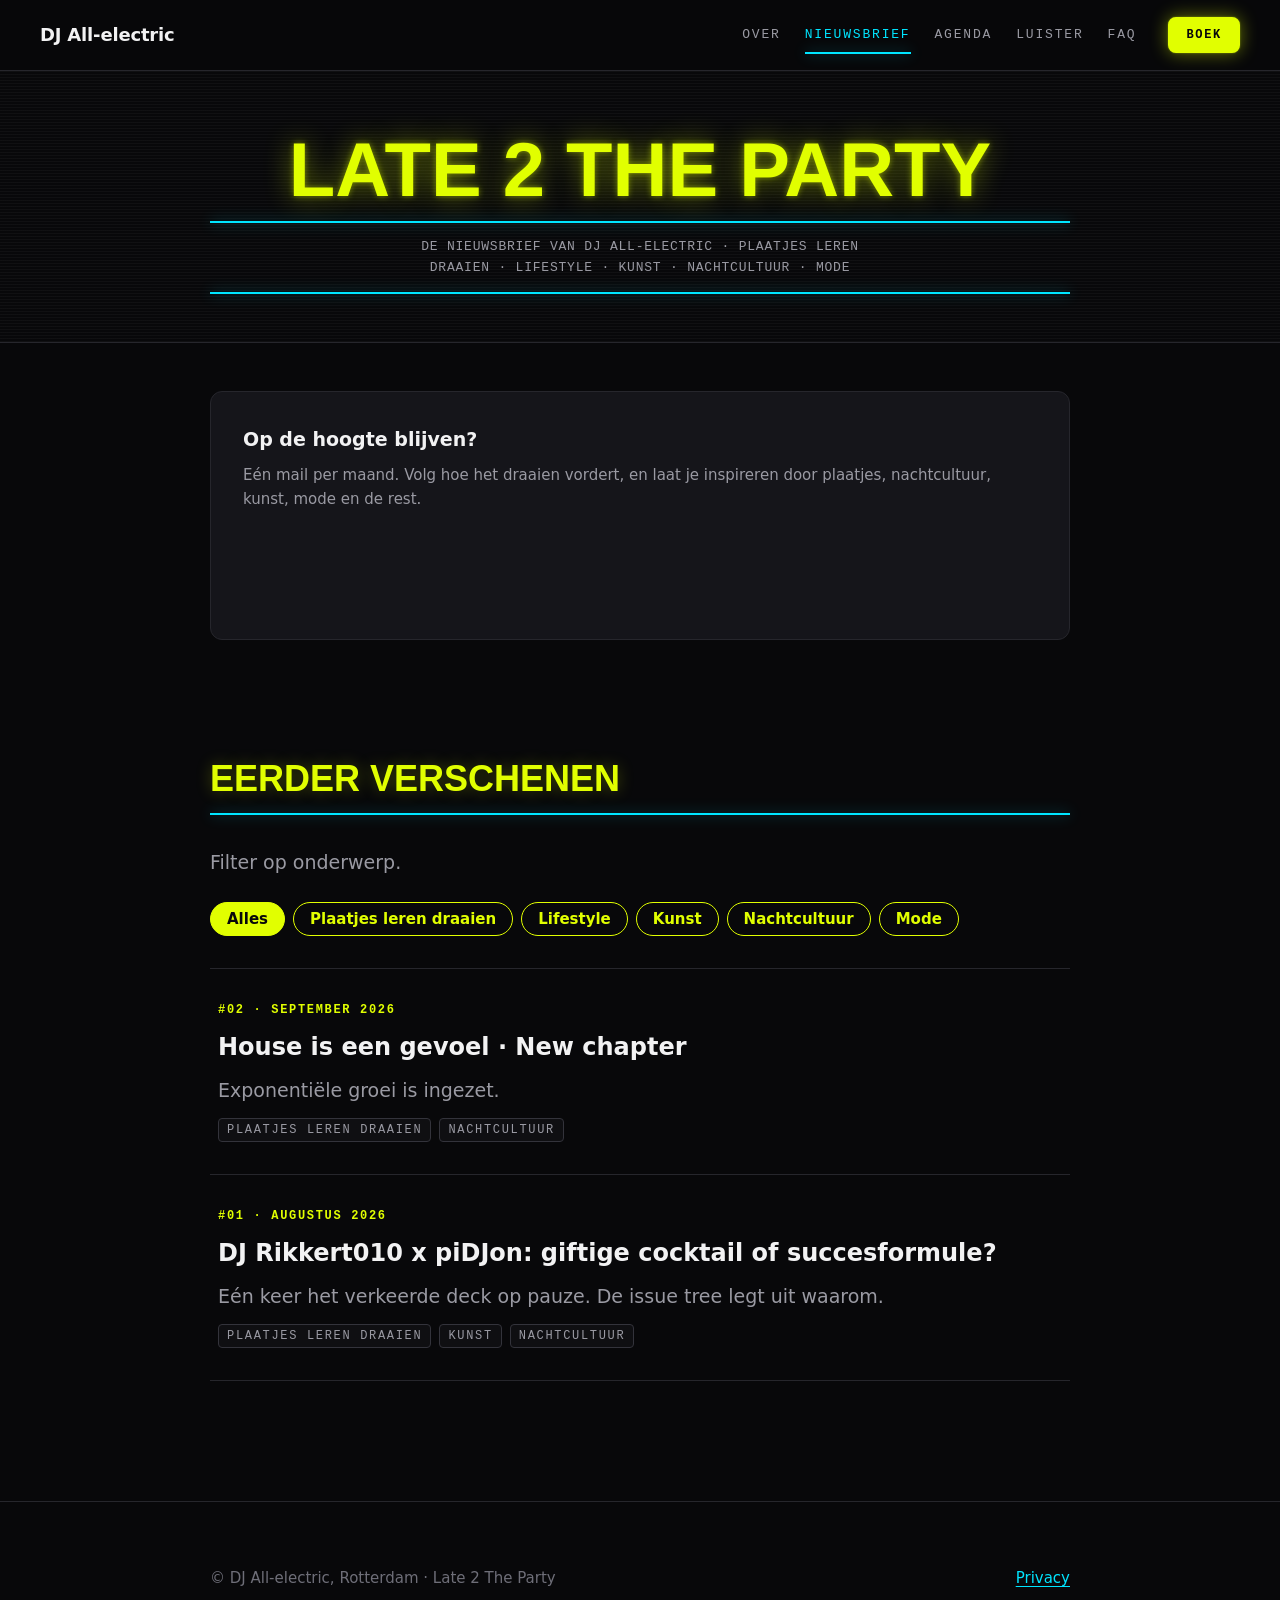
==== commit 234239ce: "Merge pull request #37 from rikvberkel-cloud/dj-all-electric-review Dj all electric review" ====
--- a/docs/all-electric.css
+++ b/docs/all-electric.css
@@ -25,7 +25,7 @@
 --line-strong:#33333b;
 --text-main:#f2f2f3;
 --text-muted:#9a9aa3;
---text-dim:#7a7a83;
+--text-dim:#6e6e78;
 /* Transparante afleidingen van de accenten, geen nieuwe kleuren */
 --neon-yellow-a10:rgba(225,255,0,.10);
 --neon-yellow-a45:rgba(225,255,0,.45);
